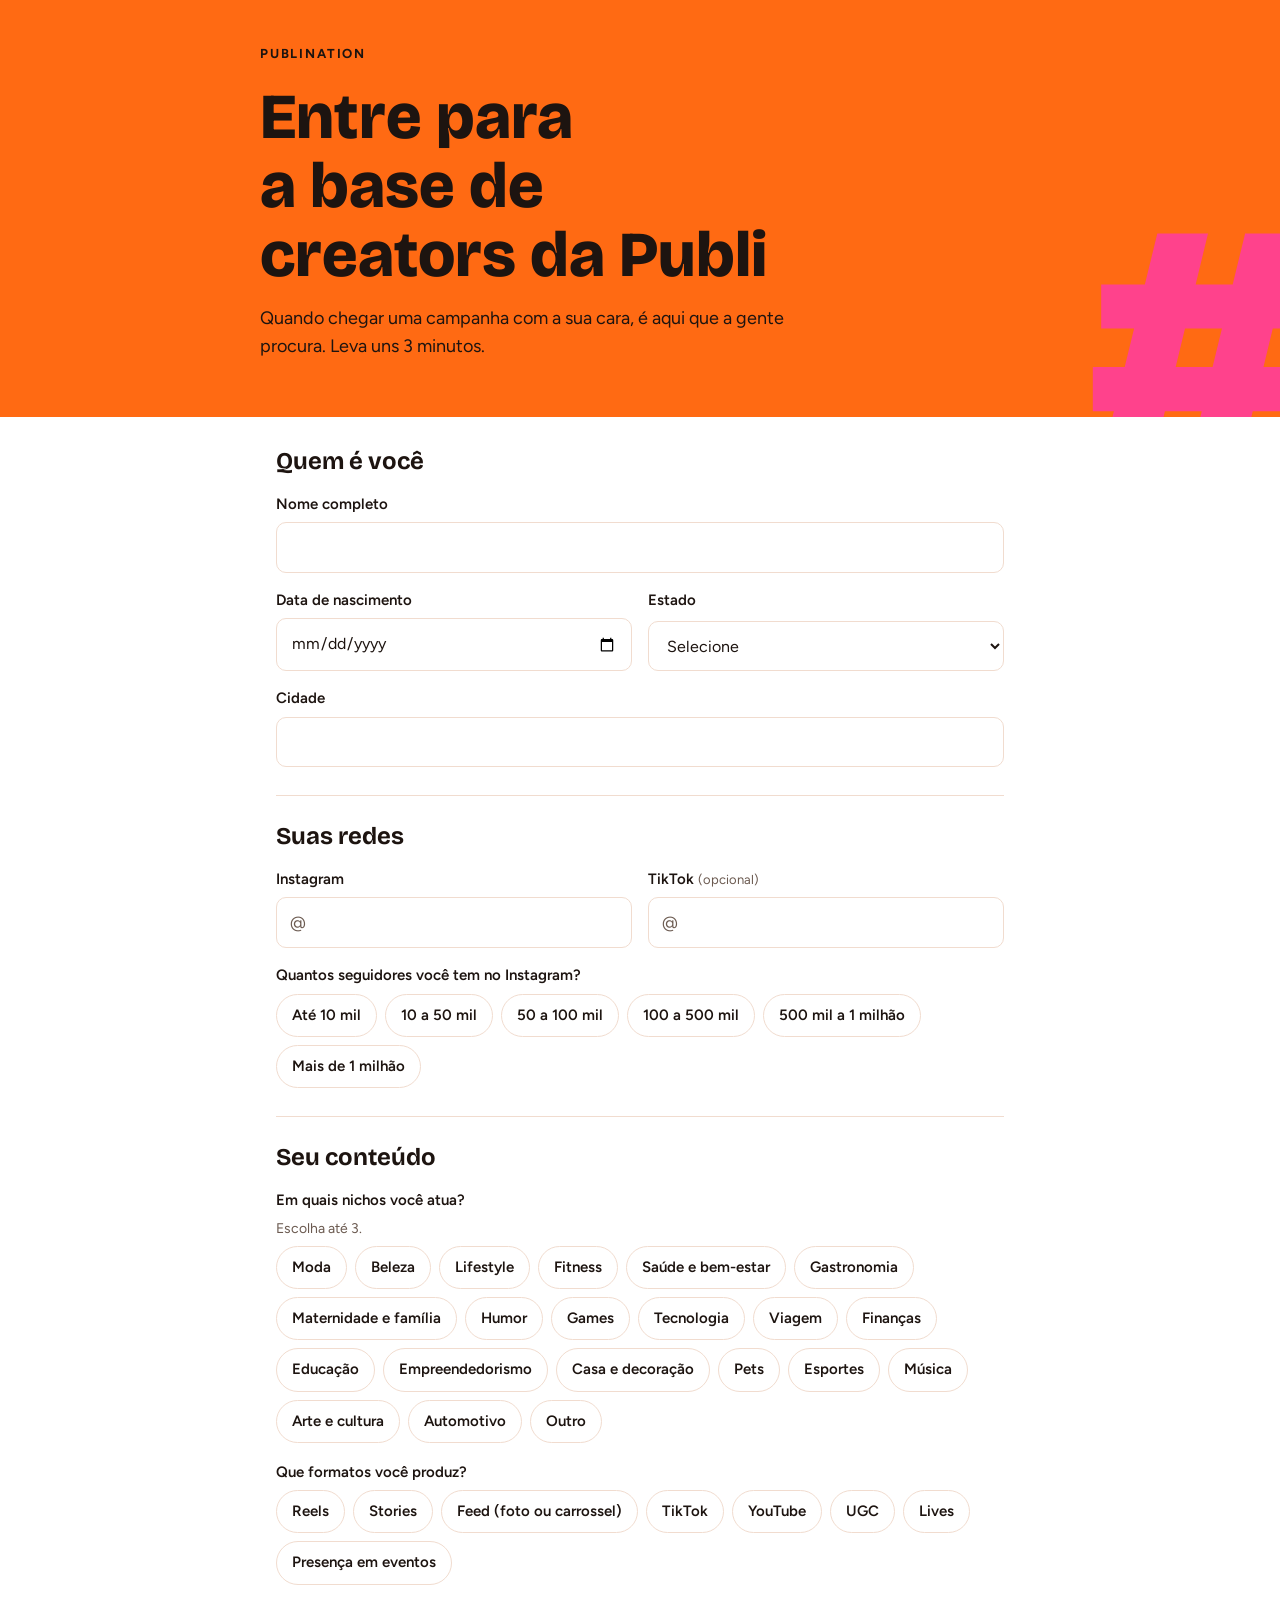
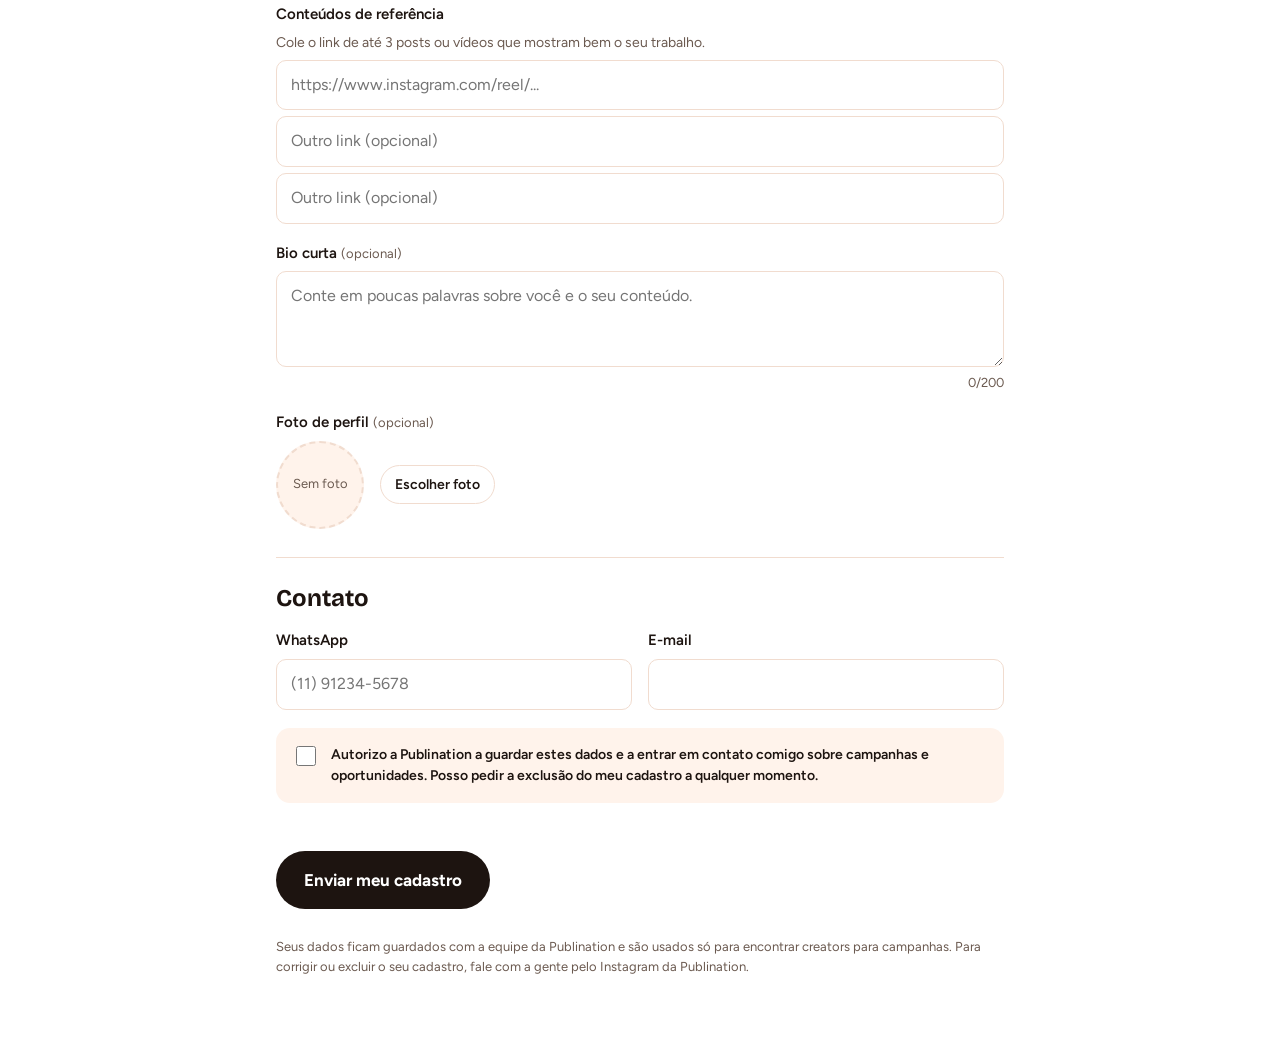
==== index.html @ 856a25f0 "Site da Base de Creators Publi" ====
<!doctype html>
<html lang="pt-BR">
<head>
<meta charset="utf-8">
<meta name="viewport" content="width=device-width, initial-scale=1, viewport-fit=cover">
<title>Base de Creators Publi</title>
<meta name="description" content="Cadastre seu perfil na base de creators da Publination e seja lembrado nas próximas campanhas.">
<meta property="og:title" content="Entre para a base de creators da Publi">
<meta property="og:description" content="Cadastro rápido para ser encontrado nas próximas campanhas da Publination.">
<link rel="preconnect" href="https://fonts.googleapis.com">
<link rel="preconnect" href="https://fonts.gstatic.com" crossorigin>
<link rel="stylesheet" href="https://fonts.googleapis.com/css2?family=Bricolage+Grotesque:opsz,wght@12..96,600;12..96,800&family=Figtree:wght@400;600;700&display=swap">
<link rel="stylesheet" href="styles.css">
</head>
<body>

<header class="faixa">
  <div class="faixa-interna">
    <div class="marca">Publination</div>
    <h1>Entre para a base de creators da Publi</h1>
    <p>Quando chegar uma campanha com a sua cara, é aqui que a gente procura. Leva uns 3 minutos.</p>
  </div>
</header>

<main class="miolo">
  <form id="form" novalidate>
    <div class="oculto-robo" aria-hidden="true">
      <label for="site">Não preencha</label>
      <input type="text" id="site" name="site" tabindex="-1" autocomplete="off">
    </div>

    <section class="secao">
      <h2>Quem é você</h2>
      <div class="grade">
        <div class="campo inteiro">
          <label for="nome">Nome completo</label>
          <input type="text" id="nome" name="nome" autocomplete="name" maxlength="120" required>
        </div>
        <div class="campo">
          <label for="nascimento">Data de nascimento</label>
          <input type="date" id="nascimento" name="nascimento" required>
        </div>
        <div class="campo">
          <label for="estado">Estado</label>
          <select id="estado" name="estado" required>
            <option value="">Selecione</option>
          </select>
        </div>
        <div class="campo inteiro">
          <label for="cidade">Cidade</label>
          <input type="text" id="cidade" name="cidade" autocomplete="address-level2" maxlength="80" required>
        </div>
        <div class="campo inteiro" id="bloco-responsavel" hidden>
          <label for="responsavel">Nome do responsável legal</label>
          <input type="text" id="responsavel" name="responsavel" maxlength="120">
          <p class="dica" style="margin:0">Como você tem menos de 18 anos, o cadastro precisa ser feito com o seu responsável.</p>
        </div>
      </div>
    </section>

    <section class="secao">
      <h2>Suas redes</h2>
      <div class="grade">
        <div class="campo">
          <label for="instagram">Instagram</label>
          <div class="prefixo"><span>@</span><input type="text" id="instagram" name="instagram" autocapitalize="none" autocomplete="off" spellcheck="false" maxlength="60" required></div>
        </div>
        <div class="campo">
          <label for="tiktok">TikTok <span class="opcional">(opcional)</span></label>
          <div class="prefixo"><span>@</span><input type="text" id="tiktok" name="tiktok" autocapitalize="none" autocomplete="off" spellcheck="false" maxlength="60"></div>
        </div>
        <div class="campo inteiro">
          <span class="rotulo" id="rot-seguidores">Quantos seguidores você tem no Instagram?</span>
          <div class="chips" role="radiogroup" aria-labelledby="rot-seguidores" data-grupo="seguidores"></div>
        </div>
      </div>
    </section>

    <section class="secao">
      <h2>Seu conteúdo</h2>
      <div class="campo">
        <span class="rotulo" id="rot-nichos">Em quais nichos você atua?</span>
        <p class="dica" style="margin:0">Escolha até 3.</p>
        <div class="chips" role="group" aria-labelledby="rot-nichos" data-grupo="nichos"></div>
        <input type="text" id="nicho-outro" name="nichoOutro" placeholder="Qual outro nicho?" maxlength="60" hidden>
      </div>
      <div class="campo">
        <span class="rotulo" id="rot-formatos">Que formatos você produz?</span>
        <div class="chips" role="group" aria-labelledby="rot-formatos" data-grupo="formatos"></div>
      </div>
      <div class="campo">
        <label for="ref1">Conteúdos de referência</label>
        <p class="dica" style="margin:0">Cole o link de até 3 posts ou vídeos que mostram bem o seu trabalho.</p>
        <input type="url" id="ref1" name="ref1" placeholder="https://www.instagram.com/reel/..." inputmode="url" required>
        <input type="url" id="ref2" name="ref2" placeholder="Outro link (opcional)" inputmode="url">
        <input type="url" id="ref3" name="ref3" placeholder="Outro link (opcional)" inputmode="url">
      </div>
      <div class="campo">
        <label for="bio">Bio curta <span class="opcional">(opcional)</span></label>
        <textarea id="bio" name="bio" maxlength="200" placeholder="Conte em poucas palavras sobre você e o seu conteúdo."></textarea>
        <div class="contador"><span id="bio-conta">0</span>/200</div>
      </div>
      <div class="campo">
        <span class="rotulo">Foto de perfil <span class="opcional">(opcional)</span></span>
        <div class="foto-area">
          <div class="foto-previa" id="foto-previa">Sem foto</div>
          <div style="display:grid;gap:8px">
            <label class="botao-sec" for="foto" style="text-align:center">Escolher foto</label>
            <input type="file" id="foto" accept="image/*" hidden>
            <button type="button" class="botao-sec" id="foto-remover" hidden>Remover</button>
          </div>
        </div>
      </div>
    </section>

    <section class="secao">
      <h2>Contato</h2>
      <div class="grade">
        <div class="campo">
          <label for="whatsapp">WhatsApp</label>
          <input type="tel" id="whatsapp" name="whatsapp" placeholder="(11) 91234-5678" autocomplete="tel" inputmode="tel" maxlength="20" required>
        </div>
        <div class="campo">
          <label for="email">E-mail</label>
          <input type="email" id="email" name="email" autocomplete="email" maxlength="120" required>
        </div>
      </div>
      <label class="consentimento" for="lgpd">
        <input type="checkbox" id="lgpd" name="lgpd" required>
        <span id="texto-lgpd">Autorizo a Publination a guardar estes dados e a entrar em contato comigo sobre campanhas e oportunidades. Posso pedir a exclusão do meu cadastro a qualquer momento.</span>
      </label>
    </section>

    <div id="aviso" class="aviso erro" role="alert" hidden></div>
    <div style="margin-top:20px">
      <button type="submit" class="botao" id="enviar">Enviar meu cadastro</button>
    </div>
    <p class="rodape">Seus dados ficam guardados com a equipe da Publination e são usados só para encontrar creators para campanhas. Para corrigir ou excluir o seu cadastro, fale com a gente pelo Instagram da Publination.</p>
  </form>

  <div id="sucesso" class="sucesso" hidden>
    <div class="selo">✓</div>
    <h2>Cadastro feito!</h2>
    <p>Agora você faz parte da base de creators da Publi. Quando surgir uma campanha com o seu perfil, a gente chama no WhatsApp ou no e-mail que você deixou.</p>
    <p>Se mudar alguma coisa, como número ou faixa de seguidores, é só preencher de novo com o mesmo @. A gente considera sempre o cadastro mais recente.</p>
  </div>
</main>

<script src="config.js"></script>
<script>
(function () {
  var ESTADOS = ["AC","AL","AP","AM","BA","CE","DF","ES","GO","MA","MT","MS","MG","PA","PB","PR","PE","PI","RJ","RN","RS","RO","RR","SC","SP","SE","TO"];
  var SEGUIDORES = ["Até 10 mil","10 a 50 mil","50 a 100 mil","100 a 500 mil","500 mil a 1 milhão","Mais de 1 milhão"];
  var NICHOS = ["Moda","Beleza","Lifestyle","Fitness","Saúde e bem-estar","Gastronomia","Maternidade e família","Humor","Games","Tecnologia","Viagem","Finanças","Educação","Empreendedorismo","Casa e decoração","Pets","Esportes","Música","Arte e cultura","Automotivo","Outro"];
  var FORMATOS = ["Reels","Stories","Feed (foto ou carrossel)","TikTok","YouTube","UGC","Lives","Presença em eventos"];
  var MAX_NICHOS = 3;

  var form = document.getElementById("form");
  var selEstado = document.getElementById("estado");
  ESTADOS.forEach(function (uf) { var o = document.createElement("option"); o.value = uf; o.textContent = uf; selEstado.appendChild(o); });

  function montarChips(grupo, itens, tipo) {
    var box = document.querySelector('[data-grupo="' + grupo + '"]');
    itens.forEach(function (t, i) {
      var l = document.createElement("label"); l.className = "chip";
      var inp = document.createElement("input"); inp.type = tipo; inp.name = grupo; inp.value = t; inp.id = grupo + "-" + i;
      var s = document.createElement("span"); s.textContent = t;
      l.appendChild(inp); l.appendChild(s); box.appendChild(l);
    });
    return box;
  }
  montarChips("seguidores", SEGUIDORES, "radio");
  var boxNichos = montarChips("nichos", NICHOS, "checkbox");
  montarChips("formatos", FORMATOS, "checkbox");

  var nichoOutro = document.getElementById("nicho-outro");
  boxNichos.addEventListener("change", function () {
    var marcados = boxNichos.querySelectorAll("input:checked");
    boxNichos.querySelectorAll("input").forEach(function (i) { i.disabled = !i.checked && marcados.length >= MAX_NICHOS; });
    var outro = boxNichos.querySelector('input[value="Outro"]').checked;
    nichoOutro.hidden = !outro;
  });

  // Menor de idade
  var nasc = document.getElementById("nascimento");
  var blocoResp = document.getElementById("bloco-responsavel");
  var textoLgpd = document.getElementById("texto-lgpd");
  var TEXTO_ADULTO = textoLgpd.textContent;
  function idade(iso) {
    if (!iso) return null;
    var p = iso.split("-"); var d = new Date(+p[0], +p[1] - 1, +p[2]);
    if (isNaN(d)) return null;
    var h = new Date(); var a = h.getFullYear() - d.getFullYear();
    if (h.getMonth() < d.getMonth() || (h.getMonth() === d.getMonth() && h.getDate() < d.getDate())) a--;
    return a;
  }
  nasc.max = new Date().toISOString().slice(0, 10);
  nasc.addEventListener("change", function () {
    var a = idade(nasc.value);
    var menor = a !== null && a < 18;
    blocoResp.hidden = !menor;
    textoLgpd.textContent = menor
      ? "Sou o responsável legal por este creator e autorizo a Publination a guardar estes dados e a entrar em contato sobre campanhas e oportunidades. Posso pedir a exclusão do cadastro a qualquer momento."
      : TEXTO_ADULTO;
  });

  // Máscara de WhatsApp
  var whats = document.getElementById("whatsapp");
  whats.addEventListener("input", function () {
    var d = whats.value.replace(/\D/g, "").slice(0, 11);
    var out = d;
    if (d.length > 2) out = "(" + d.slice(0, 2) + ") " + d.slice(2);
    if (d.length > 7) out = "(" + d.slice(0, 2) + ") " + d.slice(2, 7) + "-" + d.slice(7);
    whats.value = out;
  });

  // Limpa @ e links colados
  function limparArroba(v) {
    v = (v || "").trim();
    var m = v.match(/(?:instagram\.com|tiktok\.com)\/@?([A-Za-z0-9._]+)/i);
    if (m) v = m[1];
    return v.replace(/^@+/, "").replace(/[^A-Za-z0-9._]/g, "").toLowerCase();
  }
  ["instagram", "tiktok"].forEach(function (id) {
    var el = document.getElementById(id);
    el.addEventListener("blur", function () { el.value = limparArroba(el.value); });
  });

  var bio = document.getElementById("bio");
  bio.addEventListener("input", function () { document.getElementById("bio-conta").textContent = bio.value.length; });

  // Foto: reduz para no máximo 480px antes de enviar
  var fotoDados = "";
  var inpFoto = document.getElementById("foto");
  var previa = document.getElementById("foto-previa");
  var btnRemover = document.getElementById("foto-remover");
  inpFoto.addEventListener("change", function () {
    var f = inpFoto.files && inpFoto.files[0];
    if (!f) return;
    var leitor = new FileReader();
    leitor.onload = function () {
      var img = new Image();
      img.onload = function () {
        var lado = Math.min(img.width, img.height);
        var alvo = Math.min(480, lado);
        var c = document.createElement("canvas"); c.width = alvo; c.height = alvo;
        var sx = (img.width - lado) / 2, sy = (img.height - lado) / 2;
        c.getContext("2d").drawImage(img, sx, sy, lado, lado, 0, 0, alvo, alvo);
        fotoDados = c.toDataURL("image/jpeg", 0.82);
        previa.innerHTML = ""; var i = new Image(); i.src = fotoDados; i.alt = "Prévia da foto"; previa.appendChild(i);
        btnRemover.hidden = false;
      };
      img.onerror = function () { mostrarAviso("Não conseguimos abrir essa imagem. Tente uma foto em JPG ou PNG."); };
      img.src = leitor.result;
    };
    leitor.readAsDataURL(f);
  });
  btnRemover.addEventListener("click", function () {
    fotoDados = ""; inpFoto.value = ""; previa.textContent = "Sem foto"; btnRemover.hidden = true;
  });

  var aviso = document.getElementById("aviso");
  function mostrarAviso(t) { aviso.textContent = t; aviso.hidden = false; aviso.scrollIntoView({ behavior: "smooth", block: "center" }); }

  function valores(nome) {
    return Array.prototype.map.call(form.querySelectorAll('input[name="' + nome + '"]:checked'), function (i) { return i.value; });
  }
  function urlValida(u) { return /^https?:\/\/\S+\.\S+/i.test(u); }

  function validar() {
    form.querySelectorAll(".invalido").forEach(function (e) { e.classList.remove("invalido"); });
    var faltando = [];
    function exigir(id, rotulo, ok) {
      var el = document.getElementById(id);
      var valido = ok !== undefined ? ok : !!el.value.trim();
      if (!valido) { el.classList.add("invalido"); faltando.push(rotulo); }
    }
    exigir("nome", "nome");
    exigir("nascimento", "data de nascimento");
    exigir("estado", "estado");
    exigir("cidade", "cidade");
    var a = idade(nasc.value);
    if (a !== null && a < 18) exigir("responsavel", "nome do responsável");
    document.getElementById("instagram").value = limparArroba(document.getElementById("instagram").value);
    document.getElementById("tiktok").value = limparArroba(document.getElementById("tiktok").value);
    exigir("instagram", "Instagram");
    if (!valores("seguidores").length) faltando.push("faixa de seguidores");
    if (!valores("nichos").length) faltando.push("nicho");
    if (valores("nichos").indexOf("Outro") > -1) exigir("nicho-outro", "qual outro nicho");
    if (!valores("formatos").length) faltando.push("formatos");
    exigir("ref1", "conteúdo de referência", urlValida(document.getElementById("ref1").value.trim()));
    ["ref2", "ref3"].forEach(function (id) { var v = document.getElementById(id).value.trim(); if (v) exigir(id, "link de referência válido", urlValida(v)); });
    exigir("whatsapp", "WhatsApp", whats.value.replace(/\D/g, "").length >= 10);
    exigir("email", "e-mail", /^[^\s@]+@[^\s@]+\.[^\s@]+$/.test(document.getElementById("email").value.trim()));
    if (!document.getElementById("lgpd").checked) faltando.push("autorização de uso dos dados");
    return faltando;
  }

  form.addEventListener("submit", function (ev) {
    ev.preventDefault();
    aviso.hidden = true;
    var faltando = validar();
    if (faltando.length) { mostrarAviso("Falta preencher: " + faltando.join(", ") + "."); return; }
    var url = window.BASE_PUBLI && window.BASE_PUBLI.SCRIPT_URL;
    if (!url || url.indexOf("http") !== 0) { mostrarAviso("O cadastro ainda não está conectado à planilha. Avise a equipe da Publi."); return; }

    var nichos = valores("nichos").filter(function (n) { return n !== "Outro"; });
    if (!nichoOutro.hidden && nichoOutro.value.trim()) nichos.push(nichoOutro.value.trim());
    var dados = {
      site: document.getElementById("site").value,
      nome: document.getElementById("nome").value.trim(),
      nascimento: nasc.value,
      responsavel: blocoResp.hidden ? "" : document.getElementById("responsavel").value.trim(),
      estado: selEstado.value,
      cidade: document.getElementById("cidade").value.trim(),
      instagram: document.getElementById("instagram").value,
      tiktok: document.getElementById("tiktok").value,
      seguidores: valores("seguidores")[0],
      nichos: nichos.join(", "),
      formatos: valores("formatos").join(", "),
      ref1: document.getElementById("ref1").value.trim(),
      ref2: document.getElementById("ref2").value.trim(),
      ref3: document.getElementById("ref3").value.trim(),
      bio: bio.value.trim(),
      whatsapp: whats.value,
      email: document.getElementById("email").value.trim(),
      foto: fotoDados
    };

    var btn = document.getElementById("enviar");
    btn.disabled = true; btn.textContent = "Enviando...";
    fetch(url, { method: "POST", headers: { "Content-Type": "text/plain;charset=utf-8" }, body: JSON.stringify(dados) })
      .then(function (r) { return r.json(); })
      .then(function (res) {
        if (!res || !res.ok) throw new Error((res && res.erro) || "erro");
        form.hidden = true;
        document.getElementById("sucesso").hidden = false;
        window.scrollTo({ top: 0, behavior: "smooth" });
      })
      .catch(function () {
        mostrarAviso("Não conseguimos enviar agora. Confira sua internet e tente de novo em alguns segundos.");
        btn.disabled = false; btn.textContent = "Enviar meu cadastro";
      });
  });
})();
</script>
</body>
</html>
---- styles.css ----
/* Base de Creators Publi
   Layout: faixa laranja de abertura com o título grande, conteúdo em coluna única centralizada,
   seções do formulário separadas por título e linha, chips clicáveis para escolhas múltiplas. */
:root {
  --laranja: #ff6a13;
  --laranja-forte: #e2540a;
  --rosa: #ff3e9a;
  --tinta: #1d1410;
  --tinta-suave: #6b5a50;
  --fundo: #ffffff;
  --superficie: #fff3eb;
  --linha: #f1dccf;
  --campo: #ffffff;
  --sobre-laranja: #1d1410;
  --erro: #c4252f;
  --ok: #1f8a4c;
  --display: "Bricolage Grotesque", "Arial Black", system-ui, sans-serif;
  --texto: "Figtree", system-ui, -apple-system, "Segoe UI", sans-serif;
  --raio: 14px;
}
@media (prefers-color-scheme: dark) {
  :root {
    --tinta: #fbefe7;
    --tinta-suave: #c3ac9f;
    --fundo: #17110e;
    --superficie: #241a15;
    --linha: #3a2b23;
    --campo: #1d1612;
    --erro: #ff6b72;
    --ok: #4fd18a;
    color-scheme: dark;
  }
}

* { box-sizing: border-box; }
[hidden] { display: none !important; }
html { -webkit-text-size-adjust: 100%; }
body {
  margin: 0;
  background: var(--fundo);
  color: var(--tinta);
  font-family: var(--texto);
  font-size: 16px;
  line-height: 1.55;
}
img { max-width: 100%; display: block; }
a { color: inherit; }
h1, h2, h3 { font-family: var(--display); line-height: 1.08; text-wrap: balance; margin: 0; }

.faixa {
  background: var(--laranja);
  color: var(--sobre-laranja);
  padding-block: 44px 56px;
  padding-left: max(16px, env(safe-area-inset-left, 0px));
  padding-right: max(16px, env(safe-area-inset-right, 0px));
  position: relative;
  overflow: hidden;
}
.faixa::after {
  content: "#";
  position: absolute;
  right: -0.08em;
  bottom: -0.32em;
  font-family: var(--display);
  font-weight: 800;
  font-size: clamp(180px, 34vw, 360px);
  line-height: 1;
  color: var(--rosa);
  opacity: 0.9;
  pointer-events: none;
}
.faixa-interna { max-width: 760px; margin: 0 auto; position: relative; z-index: 1; }
.marca {
  font-weight: 700;
  letter-spacing: 0.14em;
  text-transform: uppercase;
  font-size: 13px;
  margin-bottom: 18px;
}
.faixa h1 { font-size: clamp(38px, 7vw, 64px); font-weight: 800; max-width: 14ch; }
.faixa p { font-size: 18px; max-width: 46ch; margin: 16px 0 0; }

.miolo {
  max-width: 760px;
  margin: 0 auto;
  padding-block: 32px 64px;
  padding-left: max(16px, env(safe-area-inset-left, 0px));
  padding-right: max(16px, env(safe-area-inset-right, 0px));
}

.secao { display: grid; gap: 18px; padding-block: 28px; border-top: 1px solid var(--linha); }
.secao:first-of-type { border-top: 0; padding-top: 0; }
.secao h2 { font-size: 24px; font-weight: 700; }
.secao h2 span { color: var(--laranja); }
.dica { color: var(--tinta-suave); font-size: 14px; margin: -10px 0 0; }

.grade { display: grid; gap: 16px; grid-template-columns: 1fr 1fr; }
.grade > * { min-width: 0; }
.grade .inteiro { grid-column: 1 / -1; }
@media (max-width: 560px) { .grade { grid-template-columns: 1fr; } }

.campo { display: grid; gap: 6px; }
label, .rotulo { font-weight: 600; font-size: 15px; }
.opcional { font-weight: 400; color: var(--tinta-suave); font-size: 13px; }
input[type="text"], input[type="email"], input[type="tel"], input[type="url"], input[type="date"],
input[type="password"], input[type="search"], input[type="number"], select, textarea {
  width: 100%;
  font: inherit;
  color: var(--tinta);
  background: var(--campo);
  border: 1.5px solid var(--linha);
  border-radius: 10px;
  padding: 12px 14px;
  min-height: 48px;
}
textarea { resize: vertical; min-height: 96px; }
input:focus, select:focus, textarea:focus, button:focus-visible, .chip input:focus-visible + span {
  outline: 3px solid color-mix(in srgb, var(--laranja) 55%, transparent);
  outline-offset: 1px;
  border-color: var(--laranja);
}
.prefixo { position: relative; }
.prefixo span {
  position: absolute; left: 14px; top: 50%; transform: translateY(-50%);
  color: var(--tinta-suave); pointer-events: none;
}
.prefixo input { padding-left: 32px; }
.contador { font-size: 13px; color: var(--tinta-suave); text-align: right; }

.chips { display: flex; flex-wrap: wrap; gap: 8px; }
.chip { position: relative; }
.chip input { position: absolute; opacity: 0; inset: 0; margin: 0; cursor: pointer; }
.chip span {
  display: inline-block;
  padding: 9px 15px;
  border-radius: 999px;
  border: 1.5px solid var(--linha);
  background: var(--campo);
  font-size: 15px;
  cursor: pointer;
  user-select: none;
  transition: background .15s, border-color .15s, color .15s;
}
.chip input:checked + span { background: var(--tinta); color: var(--fundo); border-color: var(--tinta); }
.chip input:disabled:not(:checked) + span { opacity: .45; cursor: not-allowed; }

.foto-area { display: flex; gap: 16px; align-items: center; flex-wrap: wrap; }
.foto-previa {
  width: 88px; height: 88px; border-radius: 50%;
  background: var(--superficie); border: 2px dashed var(--linha);
  display: grid; place-items: center; overflow: hidden; flex: none;
  color: var(--tinta-suave); font-size: 13px; text-align: center;
}
.foto-previa img { width: 100%; height: 100%; object-fit: cover; }

.consentimento {
  display: flex; gap: 12px; align-items: flex-start;
  background: var(--superficie); border-radius: var(--raio); padding: 16px;
  font-size: 14px;
}
.consentimento input { width: 20px; height: 20px; margin-top: 2px; flex: none; accent-color: var(--laranja); }

.botao {
  font: inherit; font-weight: 700; font-size: 17px;
  background: var(--tinta); color: var(--fundo);
  border: 0; border-radius: 999px; padding: 16px 28px; cursor: pointer;
  min-height: 52px;
}
.botao:hover { background: var(--laranja-forte); color: #fff; }
.botao[disabled] { opacity: .6; cursor: wait; }
.botao-sec {
  font: inherit; font-weight: 600; font-size: 14px;
  background: transparent; color: var(--tinta);
  border: 1.5px solid var(--linha); border-radius: 999px; padding: 8px 14px; cursor: pointer;
}
.botao-sec:hover { border-color: var(--tinta); }

.erro-campo { color: var(--erro); font-size: 13px; }
.aviso { border-radius: var(--raio); padding: 14px 16px; font-size: 15px; }
.aviso.erro { background: color-mix(in srgb, var(--erro) 12%, transparent); color: var(--erro); }
.invalido { border-color: var(--erro) !important; }

.sucesso { text-align: left; display: grid; gap: 14px; padding-block: 24px; }
.sucesso h2 { font-size: 34px; }
.sucesso .selo {
  width: 64px; height: 64px; border-radius: 50%; background: var(--rosa); color: #fff;
  display: grid; place-items: center; font-family: var(--display); font-size: 34px; font-weight: 800;
}
.rodape { color: var(--tinta-suave); font-size: 13px; margin-top: 28px; }
.oculto-robo { position: absolute; left: -9999px; width: 1px; height: 1px; overflow: hidden; }

@media (prefers-reduced-motion: reduce) { * { transition: none !important; } }
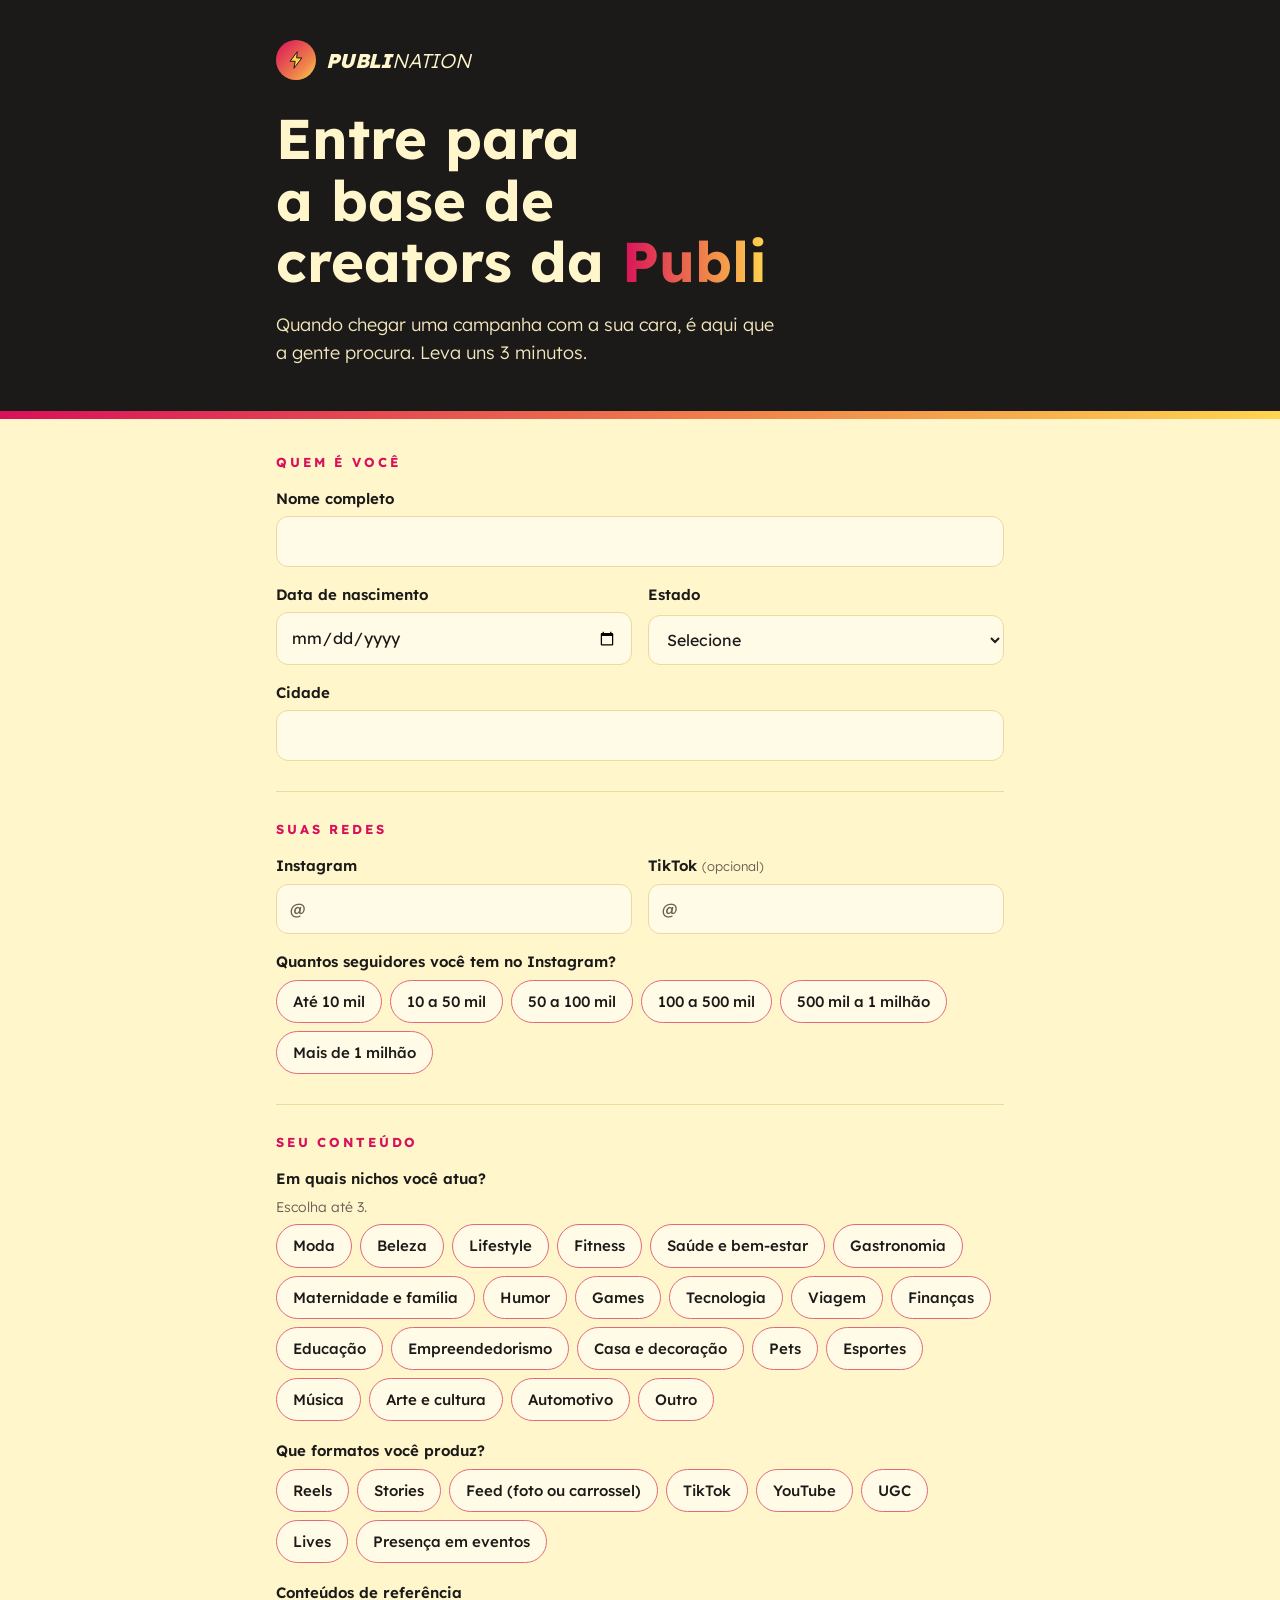
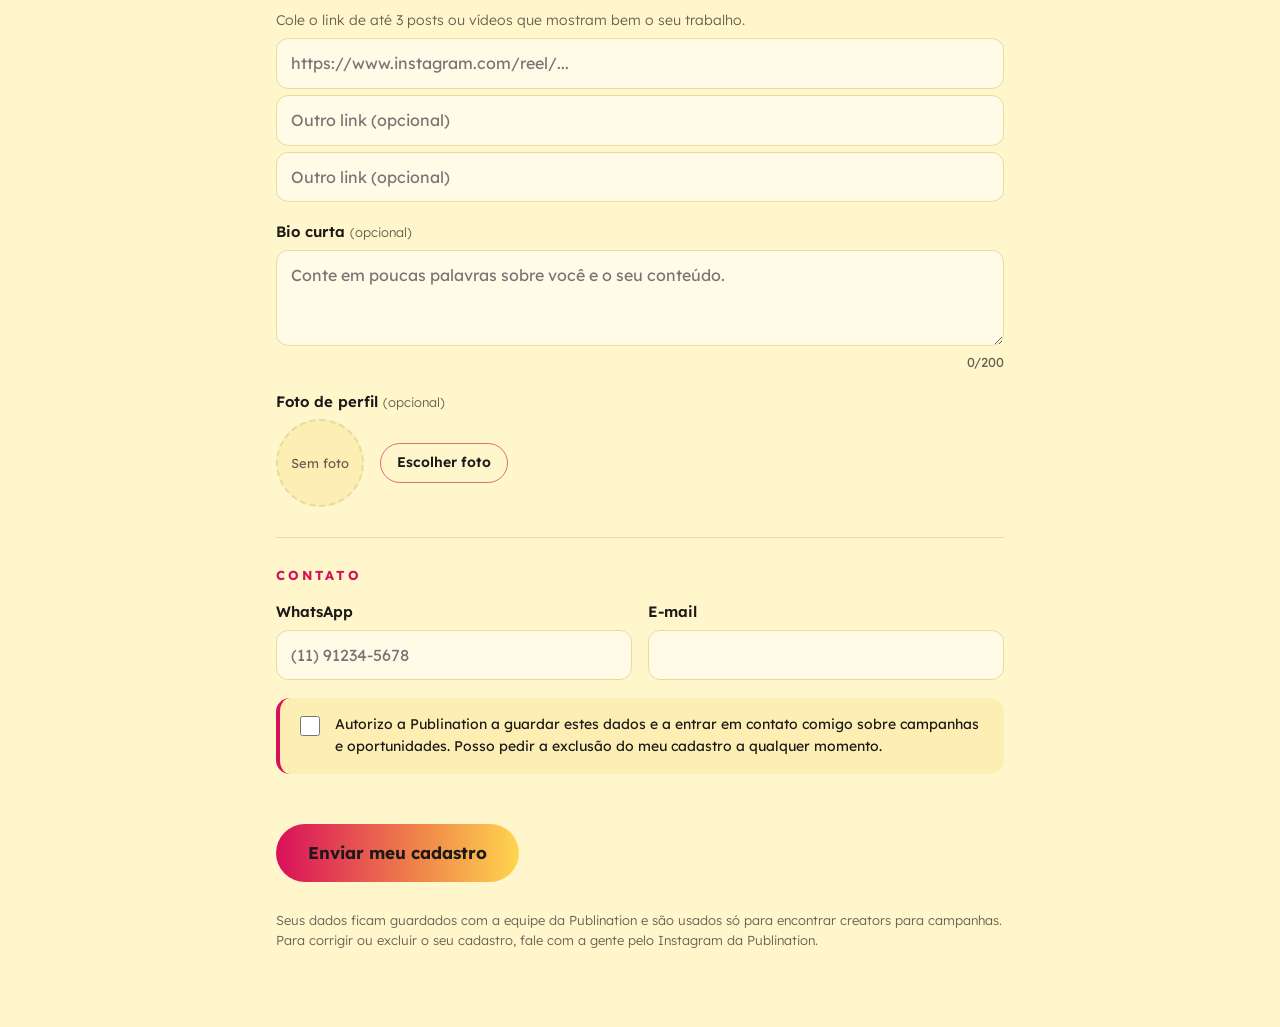
==== commit d2c0f632: "Add files via upload" ====
--- a/index.html
+++ b/index.html
@@ -9,15 +9,15 @@
 <meta property="og:description" content="Cadastro rápido para ser encontrado nas próximas campanhas da Publination.">
 <link rel="preconnect" href="https://fonts.googleapis.com">
 <link rel="preconnect" href="https://fonts.gstatic.com" crossorigin>
-<link rel="stylesheet" href="https://fonts.googleapis.com/css2?family=Bricolage+Grotesque:opsz,wght@12..96,600;12..96,800&family=Figtree:wght@400;600;700&display=swap">
+<link rel="stylesheet" href="https://fonts.googleapis.com/css2?family=Lexend:wght@300;400;500;600;700;800&display=swap">
 <link rel="stylesheet" href="styles.css">
 </head>
 <body>
 
 <header class="faixa">
   <div class="faixa-interna">
-    <div class="marca">Publination</div>
-    <h1>Entre para a base de creators da Publi</h1>
+    <div class="marca"><span class="marca-icone" aria-hidden="true"><svg viewBox="0 0 24 24"><path d="M13.5 2 5 13.5h6L9.5 22 19 9.5h-6.2L13.5 2Z" fill="#ffd54f" stroke="#1c1a19" stroke-width="1.2" stroke-linejoin="round"/></svg></span><span class="marca-nome"><b>PUBLI</b><span>NATION</span></span></div>
+    <h1>Entre para a base de creators da <em>Publi</em></h1>
     <p>Quando chegar uma campanha com a sua cara, é aqui que a gente procura. Leva uns 3 minutos.</p>
   </div>
 </header>
--- a/styles.css
+++ b/styles.css
@@ -1,32 +1,36 @@
-/* Base de Creators Publi
-   Layout: faixa laranja de abertura com o título grande, conteúdo em coluna única centralizada,
-   seções do formulário separadas por título e linha, chips clicáveis para escolhas múltiplas. */
+/* Base de Creators Publi, na identidade visual da Publination
+   Layout: faixa escura de abertura com a marca e uma barra em degradê embaixo, conteúdo em creme numa coluna,
+   rótulos rosa espaçados no topo de cada bloco, chips em pílula com contorno e preenchimento em degradê. */
 :root {
-  --laranja: #ff6a13;
-  --laranja-forte: #e2540a;
-  --rosa: #ff3e9a;
-  --tinta: #1d1410;
-  --tinta-suave: #6b5a50;
-  --fundo: #ffffff;
-  --superficie: #fff3eb;
-  --linha: #f1dccf;
-  --campo: #ffffff;
-  --sobre-laranja: #1d1410;
-  --erro: #c4252f;
+  --carmim: #d9105a;
+  --laranja: #f0874a;
+  --amarelo: #ffd54f;
+  --degrade: linear-gradient(90deg, #d9105a 0%, #f0874a 60%, #ffd54f 100%);
+  --escuro: #1c1a19;
+  --creme: #fff6cc;
+  --tinta: #1c1a19;
+  --tinta-suave: #6a5f52;
+  --fundo: #fff6cc;
+  --superficie: #fdeeb3;
+  --linha: #ecd9a0;
+  --campo: #fffbe6;
+  --rotulo: #d9105a;
+  --erro: #b3123f;
   --ok: #1f8a4c;
-  --display: "Bricolage Grotesque", "Arial Black", system-ui, sans-serif;
-  --texto: "Figtree", system-ui, -apple-system, "Segoe UI", sans-serif;
+  --display: "Lexend", "Segoe UI", system-ui, sans-serif;
+  --texto: "Lexend", "Segoe UI", system-ui, -apple-system, sans-serif;
   --raio: 14px;
 }
 @media (prefers-color-scheme: dark) {
   :root {
-    --tinta: #fbefe7;
-    --tinta-suave: #c3ac9f;
-    --fundo: #17110e;
-    --superficie: #241a15;
-    --linha: #3a2b23;
-    --campo: #1d1612;
-    --erro: #ff6b72;
+    --tinta: #fff6cc;
+    --tinta-suave: #c9bd9c;
+    --fundo: #1c1a19;
+    --superficie: #2a2624;
+    --linha: #433c36;
+    --campo: #242120;
+    --rotulo: #ff5a8f;
+    --erro: #ff6b8e;
     --ok: #4fd18a;
     color-scheme: dark;
   }
@@ -45,54 +49,54 @@
 }
 img { max-width: 100%; display: block; }
 a { color: inherit; }
-h1, h2, h3 { font-family: var(--display); line-height: 1.08; text-wrap: balance; margin: 0; }
+h1, h2, h3 { font-family: var(--display); line-height: 1.1; text-wrap: balance; margin: 0; font-weight: 700; }
 
 .faixa {
-  background: var(--laranja);
-  color: var(--sobre-laranja);
-  padding-block: 44px 56px;
+  background: var(--escuro);
+  color: var(--creme);
+  padding-block: 40px 52px;
   padding-left: max(16px, env(safe-area-inset-left, 0px));
   padding-right: max(16px, env(safe-area-inset-right, 0px));
   position: relative;
-  overflow: hidden;
 }
 .faixa::after {
-  content: "#";
-  position: absolute;
-  right: -0.08em;
-  bottom: -0.32em;
-  font-family: var(--display);
-  font-weight: 800;
-  font-size: clamp(180px, 34vw, 360px);
-  line-height: 1;
-  color: var(--rosa);
-  opacity: 0.9;
-  pointer-events: none;
-}
-.faixa-interna { max-width: 760px; margin: 0 auto; position: relative; z-index: 1; }
-.marca {
-  font-weight: 700;
-  letter-spacing: 0.14em;
-  text-transform: uppercase;
-  font-size: 13px;
-  margin-bottom: 18px;
-}
-.faixa h1 { font-size: clamp(38px, 7vw, 64px); font-weight: 800; max-width: 14ch; }
-.faixa p { font-size: 18px; max-width: 46ch; margin: 16px 0 0; }
+  content: "";
+  position: absolute; left: 0; right: 0; bottom: 0; height: 8px;
+  background: var(--degrade);
+}
+.faixa-interna { max-width: 728px; margin: 0 auto; position: relative; }
+.marca { display: flex; align-items: center; gap: 10px; margin-bottom: 28px; }
+.marca-icone {
+  width: 40px; height: 40px; border-radius: 50%; flex: none;
+  background: linear-gradient(135deg, #d9105a, #f0874a 70%, #ffd54f);
+  display: grid; place-items: center;
+}
+.marca-icone svg { width: 20px; height: 20px; }
+.marca-nome { font-size: 20px; font-style: italic; letter-spacing: -0.01em; color: var(--creme); }
+.marca-nome b { font-weight: 800; }
+.marca-nome span { font-weight: 300; }
+.marca-extra { font-size: 12px; letter-spacing: 0.18em; text-transform: uppercase; color: #ff5a8f; font-weight: 600; margin-left: 6px; }
+.faixa h1 { font-size: clamp(34px, 6.4vw, 56px); max-width: 15ch; color: var(--creme); }
+.faixa h1 em {
+  font-style: normal;
+  background: var(--degrade); -webkit-background-clip: text; background-clip: text; color: transparent;
+}
+.faixa p { font-size: 18px; max-width: 46ch; margin: 18px 0 0; color: #f3e7bd; font-weight: 300; }
 
 .miolo {
   max-width: 760px;
   margin: 0 auto;
-  padding-block: 32px 64px;
+  padding-block: 36px 64px;
   padding-left: max(16px, env(safe-area-inset-left, 0px));
   padding-right: max(16px, env(safe-area-inset-right, 0px));
 }
 
-.secao { display: grid; gap: 18px; padding-block: 28px; border-top: 1px solid var(--linha); }
+.secao { display: grid; gap: 18px; padding-block: 30px; border-top: 1px solid var(--linha); }
 .secao:first-of-type { border-top: 0; padding-top: 0; }
-.secao h2 { font-size: 24px; font-weight: 700; }
-.secao h2 span { color: var(--laranja); }
-.dica { color: var(--tinta-suave); font-size: 14px; margin: -10px 0 0; }
+.secao h2 {
+  font-size: 13px; font-weight: 700; letter-spacing: 0.22em; text-transform: uppercase; color: var(--rotulo);
+}
+.dica { color: var(--tinta-suave); font-size: 14px; margin: -10px 0 0; font-weight: 300; }
 
 .grade { display: grid; gap: 16px; grid-template-columns: 1fr 1fr; }
 .grade > * { min-width: 0; }
@@ -101,23 +105,24 @@
 
 .campo { display: grid; gap: 6px; }
 label, .rotulo { font-weight: 600; font-size: 15px; }
-.opcional { font-weight: 400; color: var(--tinta-suave); font-size: 13px; }
+.opcional { font-weight: 300; color: var(--tinta-suave); font-size: 13px; }
 input[type="text"], input[type="email"], input[type="tel"], input[type="url"], input[type="date"],
 input[type="password"], input[type="search"], input[type="number"], select, textarea {
   width: 100%;
   font: inherit;
+  font-weight: 400;
   color: var(--tinta);
   background: var(--campo);
   border: 1.5px solid var(--linha);
-  border-radius: 10px;
+  border-radius: 12px;
   padding: 12px 14px;
   min-height: 48px;
 }
 textarea { resize: vertical; min-height: 96px; }
 input:focus, select:focus, textarea:focus, button:focus-visible, .chip input:focus-visible + span {
-  outline: 3px solid color-mix(in srgb, var(--laranja) 55%, transparent);
+  outline: 3px solid color-mix(in srgb, var(--carmim) 40%, transparent);
   outline-offset: 1px;
-  border-color: var(--laranja);
+  border-color: var(--carmim);
 }
 .prefixo { position: relative; }
 .prefixo span {
@@ -132,17 +137,18 @@
 .chip input { position: absolute; opacity: 0; inset: 0; margin: 0; cursor: pointer; }
 .chip span {
   display: inline-block;
-  padding: 9px 15px;
+  padding: 9px 16px;
   border-radius: 999px;
-  border: 1.5px solid var(--linha);
+  border: 1.5px solid color-mix(in srgb, var(--carmim) 55%, var(--linha));
   background: var(--campo);
   font-size: 15px;
+  font-weight: 500;
   cursor: pointer;
   user-select: none;
   transition: background .15s, border-color .15s, color .15s;
 }
-.chip input:checked + span { background: var(--tinta); color: var(--fundo); border-color: var(--tinta); }
-.chip input:disabled:not(:checked) + span { opacity: .45; cursor: not-allowed; }
+.chip input:checked + span { background: var(--degrade); color: #1c1a19; border-color: transparent; font-weight: 600; }
+.chip input:disabled:not(:checked) + span { opacity: .4; cursor: not-allowed; }
 
 .foto-area { display: flex; gap: 16px; align-items: center; flex-wrap: wrap; }
 .foto-previa {
@@ -156,24 +162,26 @@
 .consentimento {
   display: flex; gap: 12px; align-items: flex-start;
   background: var(--superficie); border-radius: var(--raio); padding: 16px;
-  font-size: 14px;
-}
-.consentimento input { width: 20px; height: 20px; margin-top: 2px; flex: none; accent-color: var(--laranja); }
+  font-size: 14px; font-weight: 400;
+  border-left: 4px solid var(--carmim);
+}
+.consentimento input { width: 20px; height: 20px; margin-top: 2px; flex: none; accent-color: var(--carmim); }
 
 .botao {
   font: inherit; font-weight: 700; font-size: 17px;
-  background: var(--tinta); color: var(--fundo);
-  border: 0; border-radius: 999px; padding: 16px 28px; cursor: pointer;
+  background: var(--degrade); color: #1c1a19;
+  border: 0; border-radius: 999px; padding: 16px 32px; cursor: pointer;
   min-height: 52px;
-}
-.botao:hover { background: var(--laranja-forte); color: #fff; }
-.botao[disabled] { opacity: .6; cursor: wait; }
+  transition: filter .15s, transform .15s;
+}
+.botao:hover { filter: brightness(1.06); transform: translateY(-1px); }
+.botao[disabled] { opacity: .6; cursor: wait; transform: none; }
 .botao-sec {
   font: inherit; font-weight: 600; font-size: 14px;
   background: transparent; color: var(--tinta);
-  border: 1.5px solid var(--linha); border-radius: 999px; padding: 8px 14px; cursor: pointer;
-}
-.botao-sec:hover { border-color: var(--tinta); }
+  border: 1.5px solid color-mix(in srgb, var(--carmim) 55%, var(--linha)); border-radius: 999px; padding: 8px 16px; cursor: pointer;
+}
+.botao-sec:hover { border-color: var(--carmim); }
 
 .erro-campo { color: var(--erro); font-size: 13px; }
 .aviso { border-radius: var(--raio); padding: 14px 16px; font-size: 15px; }
@@ -183,10 +191,10 @@
 .sucesso { text-align: left; display: grid; gap: 14px; padding-block: 24px; }
 .sucesso h2 { font-size: 34px; }
 .sucesso .selo {
-  width: 64px; height: 64px; border-radius: 50%; background: var(--rosa); color: #fff;
-  display: grid; place-items: center; font-family: var(--display); font-size: 34px; font-weight: 800;
-}
-.rodape { color: var(--tinta-suave); font-size: 13px; margin-top: 28px; }
+  width: 64px; height: 64px; border-radius: 50%; background: var(--degrade); color: #1c1a19;
+  display: grid; place-items: center; font-family: var(--display); font-size: 32px; font-weight: 800;
+}
+.rodape { color: var(--tinta-suave); font-size: 13px; margin-top: 28px; font-weight: 300; }
 .oculto-robo { position: absolute; left: -9999px; width: 1px; height: 1px; overflow: hidden; }
 
 @media (prefers-reduced-motion: reduce) { * { transition: none !important; } }
